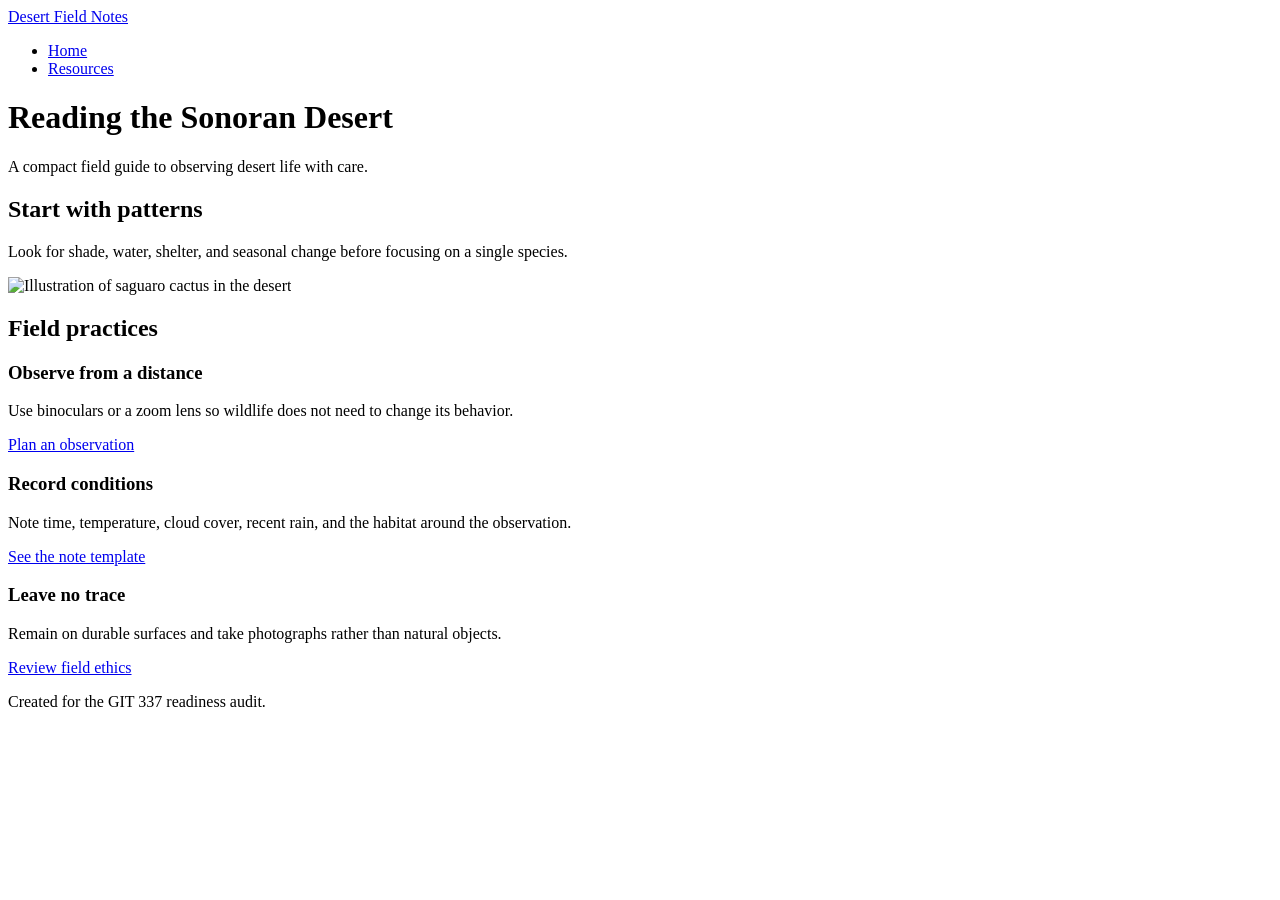
==== index.html @ 9850d8f2 "Add files via upload" ====
<!doctype html>
<html lang="en">
  <head>
    <meta charset="utf-8">
    <meta name="viewport" content="width=device-width, initial-scale=1.0">
    <title>Desert Field Notes</title>
    <link rel="stylesheet" href="css/styles.css">
  </head>
  <body>
    <header class="site-header">
      <a class="site-name" href="index.html">Desert Field Notes</a>
      <nav aria-label="Primary navigation">
        <ul class="nav-list">
          <li><a href="index.html">Home</a></li>
          <li><a href="pages/resources.html">Resources</a></li>
        </ul>
      </nav>
    </header>

    <main>
      <h1>Reading the Sonoran Desert</h1>
      <p class="lede">A compact field guide to observing desert life with care.</p>

      <section class="intro">
        <h2>Start with patterns</h2>
        <p>Look for shade, water, shelter, and seasonal change before focusing on a single species.</p>
        <img src="images/saguaro-study.svg" alt="Illustration of saguaro cactus in the desert">
      </section>

      <section class="cards" aria-labelledby="field-practices">
        <h2 id="field-practices">Field practices</h2>
        <article class="card featured" id="featured-card">
          <h3>Observe from a distance</h3>
          <p>Use binoculars or a zoom lens so wildlife does not need to change its behavior.</p>
          <a href="pages/resources.html">Plan an observation</a>
        </article>
        <article class="card">
          <h3>Record conditions</h3>
          <p>Note time, temperature, cloud cover, recent rain, and the habitat around the observation.</p>
          <a href="pages/resources.html#notes">See the note template</a>
        </article>
        <article class="card">
          <h3>Leave no trace</h3>
          <p>Remain on durable surfaces and take photographs rather than natural objects.</p>
          <a href="pages/resources.html#ethics">Review field ethics</a>
        </article>
      </section>
    </main>

    <footer>
      <p>Created for the GIT 337 readiness audit.</p>
    </footer>
  </body>
</html>
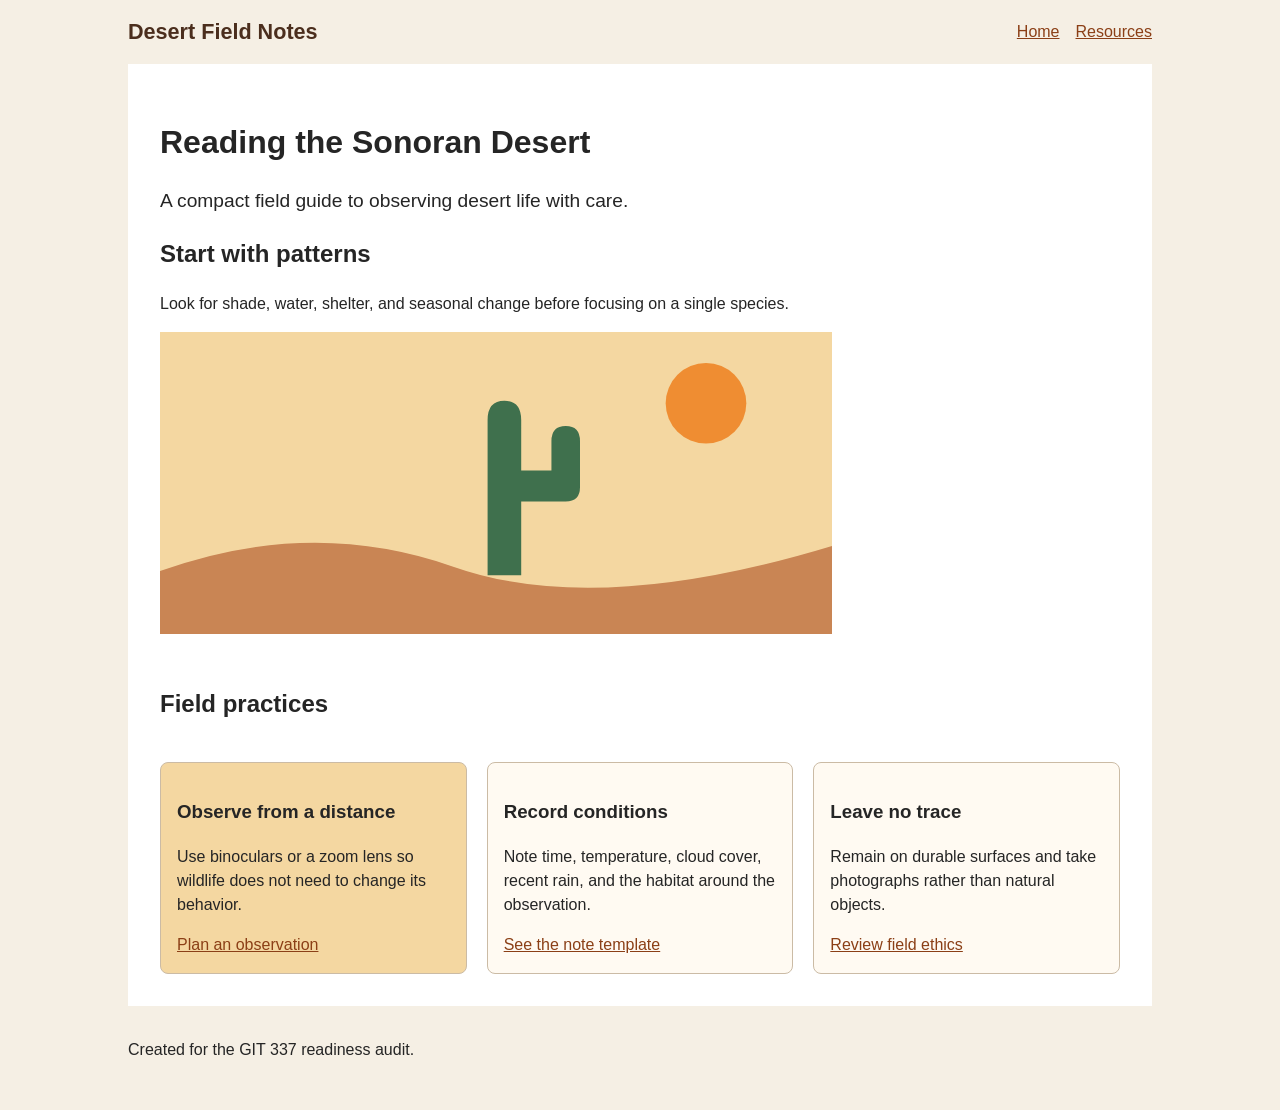
==== commit ff4ff172: "index.html" ====
--- a/index.html
+++ b/index.html
@@ -8,7 +8,7 @@
   </head>
   <body>
     <header class="site-header">
-      <a class="site-name" href="index.html">Desert Field Notes</a>
+      <a class="site-name" href="../index.html">Desert Field Notes</a>
       <nav aria-label="Primary navigation">
         <ul class="nav-list">
           <li><a href="index.html">Home</a></li>
--- a/css/styles.css
+++ b/css/styles.css
@@ -0,0 +1,116 @@
+* {
+  box-sizing: border-box;
+}
+
+body {
+  margin: 0;
+  color: #252525;
+  background: #f5efe4;
+  font-family: Arial, Helvetica, sans-serif;
+  line-height: 1.5;
+}
+
+a {
+  color: #8b3f16;
+}
+
+a:focus {
+  outline: 3px solid darkblue; outline-offset: 2px;
+}
+
+.site-header,
+main,
+footer {
+  width: 100%;
+  max-width: 64rem;
+  margin-inline: auto;
+}
+
+.site-header {
+  display: flex;
+  align-items: center;
+  justify-content: space-between;
+  padding-block: 1rem;
+}
+
+.site-name {
+  color: #4b2e1d;
+  font-size: 1.35rem;
+  font-weight: 700;
+  text-decoration: none;
+}
+
+.nav-list {
+  display: flex;
+  gap: 1rem;
+  margin: 0;
+  padding: 0;
+  list-style: none;
+}
+
+main {
+  padding: 2rem;
+  background: #fff;
+}
+
+.lede {
+  max-width: 60ch;
+  font-size: 1.2rem;
+}
+
+.intro img {
+  display: block;
+  width: 100%;
+  max-width: 42rem;
+  height: auto;
+}
+
+.cards {
+  display: grid;
+  grid-template-columns: repeat(auto-fit, minmax(16rem, 1fr));
+  gap: 1.25rem;
+  margin-top: 2rem;
+}
+
+.cards > h2 {
+  grid-column: 1 / -1;
+}
+
+.card {
+  padding: 1rem;
+  border: 1px solid #cbbba5;
+  border-radius: .5rem;
+  background: #fffaf2;
+}
+
+.card.featured {
+  background: #f4d7a1;
+}
+
+.featured {
+  background: #dce9d5;
+}
+
+.button {
+  display: inline-block;
+  padding: .65rem 1rem;
+  color: white;
+  background: #8b3f16;
+  border-radius: .35rem;
+  text-decoration: none;
+}
+
+footer {
+  padding-block: 1rem 2rem;
+}
+
+@media (min-width: 700px) and (max-width: 700px) {
+  .site-header {
+    flex-direction: column;
+    align-items: flex-start;
+  }
+
+  .cards {
+    grid-template-columns: 1fr;
+  }
+}
